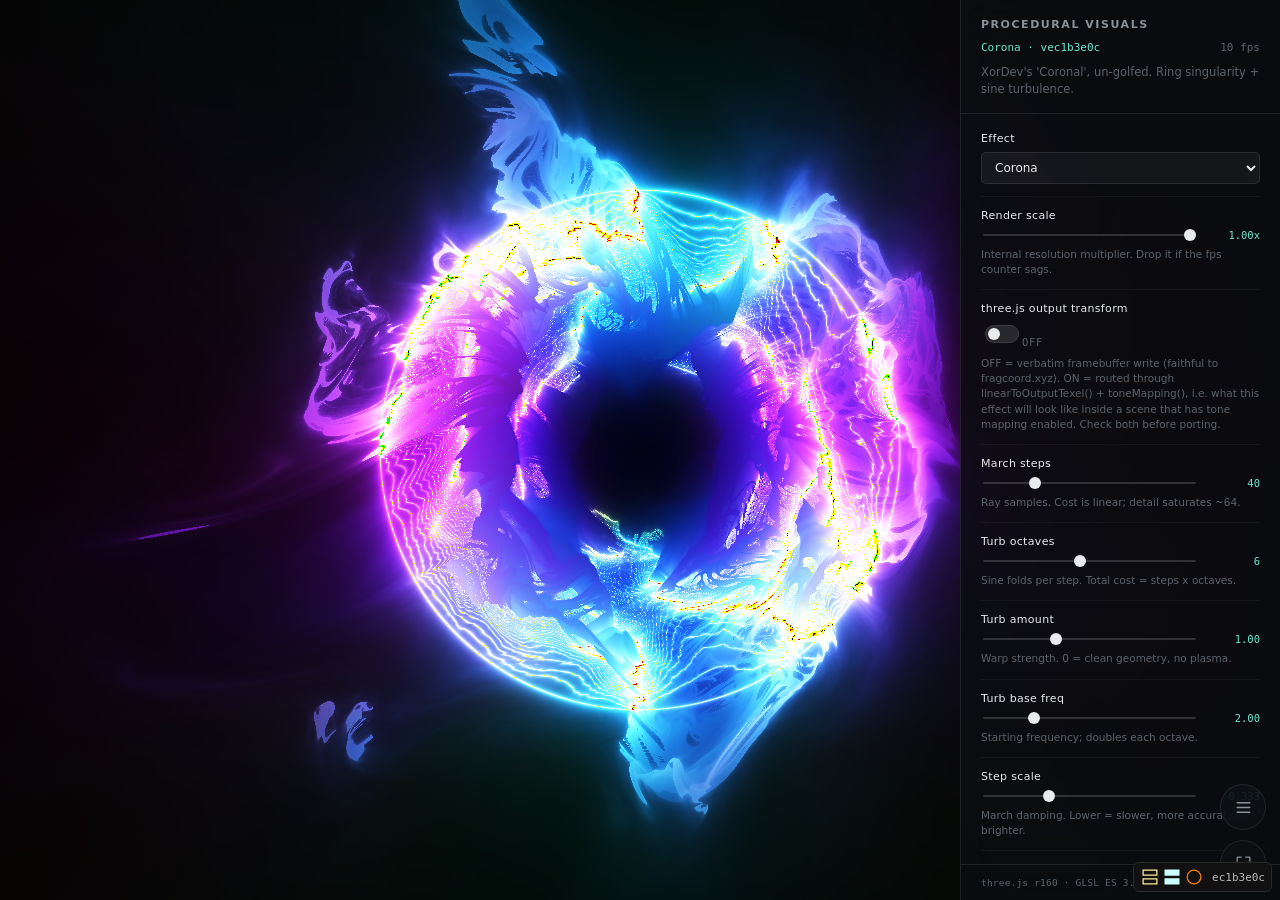
==== index.html @ 257a82b2 "Mobile: PWA install, touch containment, immersive mode Fixes dials being hard to grab on mobile with" ====
<!doctype html>
<html lang="en">
<head>
<meta charset="utf-8">
<meta name="viewport" content="width=device-width, initial-scale=1, maximum-scale=1, user-scalable=no, viewport-fit=cover, interactive-widget=resizes-content">
<title>Procedural 3D Visuals — shader sandbox</title>

<script type="importmap">
{ "imports": { "three": "./vendor/three.module.js" } }
</script>

<!-- ── PWA ──────────────────────────────────────────────────────────────────
     display:standalone is not cosmetic here: it removes Safari's edge-swipe
     back/forward navigation, which is the one "native touch that switches the
     screen" that CSS touch-action cannot suppress. -->
<link rel="manifest" href="./manifest.webmanifest?v=ec1b3e0c">
<meta name="theme-color" content="#07080a">
<meta name="color-scheme" content="dark">

<!-- iOS: no beforeinstallprompt, no manifest theme honouring before Safari 15 -->
<meta name="apple-mobile-web-app-capable" content="yes">
<meta name="apple-mobile-web-app-status-bar-style" content="black-translucent">
<meta name="apple-mobile-web-app-title" content="Visuals">
<link rel="apple-touch-icon" href="./icons/apple-touch-icon-180.png?v=ec1b3e0c">

<link rel="stylesheet" href="./src/style.css?v=ec1b3e0c">
  <meta http-equiv="Cache-Control" content="no-cache, no-store, must-revalidate">
  <meta http-equiv="Pragma" content="no-cache">
  <meta http-equiv="Expires" content="0">
  <meta name="cb" content="ec1b3e0c">
  <link rel="icon" type="image/svg+xml" href="./public/cb-shapes/44.svg?v=ec1b3e0c">
  <script src="./public/cb-badge.js?v=ec1b3e0c" defer></script>
</head>
<body>

<canvas id="gl"></canvas>

<aside id="rail">
  <header>
    <h1>Procedural&nbsp;Visuals</h1>
    <div class="meta">
      <span id="status" class="busy">booting…</span>
      <span id="fps">— fps</span>
    </div>
    <p id="note"></p>
  </header>
  <div id="panel"></div>
  <footer>
    three.js r160 · GLSL ES 3.00 · no build step
  </footer>
</aside>

<div id="fab">
  <button id="btn-ui" aria-pressed="false" aria-label="Hide controls" title="Hide controls (h)">
    <svg viewBox="0 0 24 24"><path d="M4 6h16M4 12h16M4 18h16" stroke-linecap="round"/></svg>
  </button>
  <button id="btn-fs" aria-pressed="false" aria-label="Fullscreen" title="Fullscreen (f)">
    <svg viewBox="0 0 24 24"><path d="M4 9V5a1 1 0 0 1 1-1h4M15 4h4a1 1 0 0 1 1 1v4M20 15v4a1 1 0 0 1-1 1h-4M9 20H5a1 1 0 0 1-1-1v-4" stroke-linecap="round"/></svg>
  </button>
</div>

<div id="toast" role="status" aria-live="polite">
  <span id="toast-msg">A new version is available.</span>
  <button id="toast-reload">Reload</button>
  <button id="toast-dismiss" class="dismiss">Later</button>
</div>

<script type="module" src="./src/main.mjs?v=ec1b3e0c"></script>
</body>
</html>
---- src/style.css ----
/* ───────────────────────────────────────────────────────────────────────────
   Restrained dark chrome. The canvas is the subject; the rail is apparatus.
   ─────────────────────────────────────────────────────────────────────────── */
:root {
  --bg:      #07080a;
  --rail:    rgba(12, 14, 18, 0.82);
  --line:    rgba(255, 255, 255, 0.09);
  --ink:     #e8eaed;
  --ink-dim: #8b9199;
  --ink-fai: #5c626b;
  --accent:  #6ee7d0;
  --warn:    #ffb454;
  --err:     #ff6b6b;
  --mono: ui-monospace, "SF Mono", "JetBrains Mono", Menlo, monospace;
  --sans: system-ui, -apple-system, "Inter", "Helvetica Neue", sans-serif;
}

* { box-sizing: border-box; }

html, body {
  margin: 0;
  height: 100%;
  height: 100dvh;                    /* dvh: Safari's address bar changes vh mid-scroll */
  background: var(--bg); color: var(--ink);
  font-family: var(--sans);
  overflow: hidden;

  /* ── Touch containment ────────────────────────────────────────────────────
     overscroll-behavior: none kills pull-to-refresh and scroll chaining.
     The tap-highlight and callout rules stop long-press producing a grey flash
     or an iOS text-selection bubble over the controls.
     NOTE: none of this can disable iOS Safari's EDGE-SWIPE back/forward
     navigation — that is reachable only by installing to the home screen,
     where standalone display mode removes it. See docs/PORTING.md. */
  overscroll-behavior: none;
  -webkit-tap-highlight-color: transparent;
  -webkit-touch-callout: none;
  touch-action: manipulation;        /* drops the 300ms double-tap-zoom delay */
}

/* UI chrome is not selectable text; dragging a slider must never start a
   selection. The canvas and rail are apparatus, not content. */
#rail, #fab, #toast { user-select: none; -webkit-user-select: none; }

#gl {
  position: fixed; inset: 0;
  width: 100%; height: 100%;
  display: block;
  touch-action: none;                /* drags drive the shader, never the page */
}

/* ── rail ─────────────────────────────────────────────────────────────────── */
#rail {
  position: fixed; top: 0; right: 0; bottom: 0;
  width: 320px;
  display: flex; flex-direction: column;
  background: var(--rail);
  backdrop-filter: blur(20px) saturate(140%);
  -webkit-backdrop-filter: blur(20px) saturate(140%);
  border-left: 1px solid var(--line);
  transition: transform 0.28s cubic-bezier(0.4, 0, 0.2, 1);
  z-index: 10;
}
body.hide-ui #rail { transform: translateX(100%); }

#rail header {
  padding: 18px 20px 14px;
  border-bottom: 1px solid var(--line);
}

#rail h1 {
  margin: 0 0 10px;
  font-size: 11px; font-weight: 600;
  letter-spacing: 0.14em; text-transform: uppercase;
  color: var(--ink-dim);
}

.meta {
  display: flex; justify-content: space-between; align-items: baseline;
  font-family: var(--mono); font-size: 11px;
}
#status.ok   { color: var(--accent); }
#status.busy { color: var(--warn); }
#status.err  { color: var(--err); }
#fps { color: var(--ink-fai); font-variant-numeric: tabular-nums; }

#note {
  margin: 10px 0 0;
  font-size: 11.5px; line-height: 1.5;
  color: var(--ink-fai);
}

/* ── controls ─────────────────────────────────────────────────────────────── */
#panel {
  flex: 1; overflow-y: auto;
  padding: 6px 20px 20px;
  scrollbar-width: thin;
  scrollbar-color: var(--line) transparent;
  overscroll-behavior: contain;      /* scrolling to the end must not move the page */
  -webkit-overflow-scrolling: touch;
  touch-action: pan-y;               /* vertical scroll only; horizontal is not ours */
}
#panel::-webkit-scrollbar { width: 8px; }
#panel::-webkit-scrollbar-thumb { background: var(--line); border-radius: 4px; }

.row { padding: 12px 0; border-bottom: 1px solid rgba(255,255,255,0.045); }
.row:last-of-type { border-bottom: 0; }

.row label {
  display: block; margin-bottom: 7px;
  font-size: 11px; font-weight: 500;
  letter-spacing: 0.03em; color: var(--ink);
}

.line { display: flex; align-items: center; gap: 10px; }

.val {
  font-family: var(--mono); font-size: 10.5px;
  color: var(--accent); min-width: 52px; text-align: right;
  font-variant-numeric: tabular-nums;
}

.row small {
  display: block; margin-top: 6px;
  font-size: 10.5px; line-height: 1.45; color: var(--ink-fai);
}

/* range */
input[type=range] {
  -webkit-appearance: none; appearance: none;
  flex: 1; height: 2px; border-radius: 2px;
  background: rgba(255,255,255,0.16);
  outline: none; cursor: pointer;

  /* THE fix for "hard to select the dials without triggering native touches".
     Without touch-action:none the browser waits to see whether your drag is a
     scroll or a swipe before giving the element the events — so the first
     several pixels of every drag are stolen, and a mostly-horizontal drag gets
     claimed as back/forward navigation. `none` says: this element owns the
     gesture outright. */
  touch-action: none;
}
input[type=range]::-webkit-slider-thumb {
  -webkit-appearance: none; appearance: none;
  width: 12px; height: 12px; border-radius: 50%;
  background: var(--ink); border: 0; cursor: grab;
  transition: transform 0.12s, background 0.12s;
}
input[type=range]::-webkit-slider-thumb:hover { background: var(--accent); transform: scale(1.25); }
input[type=range]::-moz-range-thumb {
  width: 12px; height: 12px; border-radius: 50%;
  background: var(--ink); border: 0; cursor: grab;
}

/* select + checkbox */
select {
  flex: 1; padding: 7px 9px;
  background: rgba(255,255,255,0.05);
  color: var(--ink); font-family: var(--sans); font-size: 12px;
  border: 1px solid var(--line); border-radius: 5px;
  outline: none; cursor: pointer;
}
select:focus { border-color: var(--accent); }

input[type=checkbox] {
  appearance: none; -webkit-appearance: none;
  width: 34px; height: 18px; border-radius: 9px;
  background: rgba(255,255,255,0.12);
  border: 1px solid var(--line);
  position: relative; cursor: pointer; outline: none;
  transition: background 0.16s;
}
input[type=checkbox]::after {
  content: ''; position: absolute; top: 2px; left: 2px;
  width: 12px; height: 12px; border-radius: 50%;
  background: var(--ink); transition: transform 0.16s;
}
input[type=checkbox]:checked { background: var(--accent); }
input[type=checkbox]:checked::after { transform: translateX(16px); background: #07080a; }

/* actions */
.actions { display: flex; gap: 8px; margin-top: 18px; }
button {
  flex: 1; padding: 8px 10px;
  background: rgba(255,255,255,0.05); color: var(--ink);
  font-family: var(--sans); font-size: 11px;
  border: 1px solid var(--line); border-radius: 5px;
  cursor: pointer; transition: background 0.14s, border-color 0.14s;
}
button:hover { background: rgba(255,255,255,0.1); border-color: var(--accent); }
button:active { transform: translateY(1px); }

.keys {
  margin: 14px 0 0; font-family: var(--mono);
  font-size: 10px; color: var(--ink-fai); line-height: 1.6;
}
.empty { font-size: 11.5px; color: var(--ink-fai); font-style: italic; padding: 14px 0; }

#rail footer {
  padding: 12px 20px; border-top: 1px solid var(--line);
  font-family: var(--mono); font-size: 9.5px;
  color: var(--ink-fai); letter-spacing: 0.02em;
}

@media (max-width: 720px) {
  #rail { width: 100%; height: 55%; top: auto; bottom: 0; border-left: 0; border-top: 1px solid var(--line); }
  body.hide-ui #rail { transform: translateY(100%); }
}

/* ═══════════════════════════════════════════════════════════════════════════
   MOBILE / TOUCH
   ═══════════════════════════════════════════════════════════════════════════ */

/* ── Floating action buttons ────────────────────────────────────────────────
   `h` hides the UI on desktop, but a phone has no keyboard — so the hide and
   fullscreen actions need a control that survives the UI being hidden. These
   sit above the rail and stay reachable in every state. */
#fab {
  position: fixed;
  z-index: 30;
  right: max(14px, env(safe-area-inset-right));
  bottom: max(14px, env(safe-area-inset-bottom));
  display: flex; flex-direction: column; gap: 10px;
}
#fab button {
  width: 46px; height: 46px;         /* >= 44px: Apple HIG minimum target */
  padding: 0; flex: none;
  display: grid; place-items: center;
  border-radius: 50%;
  background: rgba(14, 16, 20, 0.78);
  border: 1px solid var(--line);
  backdrop-filter: blur(14px) saturate(140%);
  -webkit-backdrop-filter: blur(14px) saturate(140%);
  color: var(--ink-dim);
  touch-action: manipulation;
  transition: color 0.15s, border-color 0.15s, background 0.15s, opacity 0.25s;
}
#fab button:hover, #fab button[aria-pressed="true"] {
  color: var(--accent); border-color: var(--accent);
}
#fab button:active { transform: scale(0.93); }
#fab svg { width: 19px; height: 19px; fill: none; stroke: currentColor; stroke-width: 1.7; }

/* When the rail is hidden the FAB fades back so it doesn't sit on the artwork,
   but stays hit-testable. Any touch brings it back (see ui.mjs). */
body.hide-ui #fab { opacity: 0.25; }
body.hide-ui #fab:hover, body.hide-ui #fab.awake { opacity: 1; }

/* ── Update toast ───────────────────────────────────────────────────────────
   Shown when a new service worker is waiting. Never auto-applies: swapping the
   controller mid-session can reload the shader under a slider drag. */
#toast {
  position: fixed; z-index: 40;
  left: max(14px, env(safe-area-inset-left));
  bottom: max(14px, env(safe-area-inset-bottom));
  max-width: min(360px, calc(100vw - 90px));
  display: none; gap: 12px; align-items: center;
  padding: 12px 14px;
  background: rgba(14, 16, 20, 0.92);
  backdrop-filter: blur(18px) saturate(140%);
  -webkit-backdrop-filter: blur(18px) saturate(140%);
  border: 1px solid var(--line); border-radius: 10px;
  font-size: 12px; color: var(--ink);
  box-shadow: 0 8px 32px rgba(0,0,0,0.5);
}
#toast.show { display: flex; }
#toast button {
  flex: none; padding: 7px 12px; font-size: 11px;
  border-radius: 6px; background: var(--accent); color: #07080a;
  border: 0; font-weight: 600;
}
#toast .dismiss { background: transparent; color: var(--ink-fai); border: 1px solid var(--line); }

/* ── Coarse pointers: fingers need more than a 12px thumb ──────────────────── */
@media (pointer: coarse) {
  /* Taller hit area than the visible track: padding is hit-testable, so the
     3px line becomes a 45px grab target without looking heavier.

     box-sizing MUST be content-box here. The global `* { box-sizing: border-box }`
     would make `height: 3px` the TOTAL box — padding then exceeds it, the content
     box collapses to 0, and `background-clip: content-box` clips the track to
     nothing. The slider still works and is completely invisible. */
  input[type=range] {
    box-sizing: content-box;
    height: 3px;
    padding: 21px 0;             /* 3 + 42 = 45px hit target */
    background-clip: content-box;
    margin: 0;
  }
  input[type=range]::-webkit-slider-thumb { width: 26px; height: 26px; }
  input[type=range]::-moz-range-thumb     { width: 26px; height: 26px; }

  .row { padding: 15px 0; }
  .row label { font-size: 12.5px; margin-bottom: 4px; }
  .val { font-size: 12px; min-width: 60px; }
  .row small { font-size: 11.5px; }

  select { padding: 12px 10px; font-size: 15px; }   /* >=16px avoids iOS zoom-on-focus;
                                                        15px + the meta viewport lock is enough */
  button { padding: 12px 10px; font-size: 12.5px; min-height: 44px; }
  input[type=checkbox] { width: 46px; height: 26px; border-radius: 13px; }
  input[type=checkbox]::after { width: 20px; height: 20px; }
  input[type=checkbox]:checked::after { transform: translateX(20px); }

  /* A 26px toggle is under the 44px minimum, and growing it would make the
     switch look clumsy. Instead the wrapping <label> carries the hit area —
     tapping anywhere along the row toggles it, which is also what a thumb
     expects. See ui.mjs :: row(). */
  .switch { min-height: 44px; }
}

/* ── Bottom sheet layout on narrow screens ─────────────────────────────────── */
@media (max-width: 720px) {
  #rail {
    width: 100%;
    height: min(62dvh, 620px);
    top: auto; bottom: 0;
    border-left: 0;
    border-top: 1px solid var(--line);
    border-radius: 16px 16px 0 0;
    padding-bottom: env(safe-area-inset-bottom);
  }
  body.hide-ui #rail { transform: translateY(100%); }

  /* Grab handle — signals the sheet is dismissible and gives a thumb-sized
     target that is not a slider. */
  #rail::before {
    content: '';
    position: absolute; top: 8px; left: 50%;
    transform: translateX(-50%);
    width: 38px; height: 4px; border-radius: 2px;
    background: rgba(255,255,255,0.22);
  }
  #rail header { padding-top: 22px; }
  #rail footer { padding-bottom: calc(12px + env(safe-area-inset-bottom)); }

  /* Keep the FAB clear of the sheet while it is open. */
  #fab { bottom: calc(min(62dvh, 620px) + 14px); transition: bottom 0.28s cubic-bezier(0.4,0,0.2,1); }
  body.hide-ui #fab { bottom: max(14px, env(safe-area-inset-bottom)); }
  #toast { bottom: calc(min(62dvh, 620px) + 14px); max-width: calc(100vw - 90px); }
  body.hide-ui #toast { bottom: max(14px, env(safe-area-inset-bottom)); }
}

/* ── Landscape phones: the sheet would swallow the frame ───────────────────── */
@media (max-width: 900px) and (orientation: landscape) {
  #rail { width: 320px; height: 100dvh; top: 0; right: 0; bottom: auto;
          border-radius: 0; border-left: 1px solid var(--line); border-top: 0;
          padding-right: env(safe-area-inset-right); }
  #rail::before { display: none; }
  #rail header { padding-top: 18px; }
  body.hide-ui #rail { transform: translateX(100%); }
  #fab, body.hide-ui #fab { bottom: max(14px, env(safe-area-inset-bottom)); }
  #toast, body.hide-ui #toast { bottom: max(14px, env(safe-area-inset-bottom)); }
}

/* Installed PWA: no browser chrome, so no edge-swipe navigation to fight. */
@media (display-mode: standalone) {
  #rail footer::after { content: ' · installed'; color: var(--accent); }
}

@media (prefers-reduced-motion: reduce) {
  #rail, #fab, #toast, input[type=range]::-webkit-slider-thumb { transition: none; }
}

/* Label-wrapped switch: the whole strip is the target, the visual stays small. */
.switch {
  display: flex; align-items: center; gap: 10px;
  cursor: pointer; margin: 0;
  touch-action: manipulation;
}
.switch .switch-state {
  font-family: var(--mono); font-size: 10.5px;
  color: var(--ink-fai); letter-spacing: 0.06em; text-transform: uppercase;
}
.switch input:checked ~ .switch-state { color: var(--accent); }

/* Native range handling is kept — it already supports tap-to-jump on the track
   and implicit pointer capture on touch, both verified. A custom Pointer Events
   driver was written and reverted: it reimplemented that behaviour on a premise
   (native touch is broken) that turned out to be a test-harness artifact.
   See .deban/roles/ux.md :: Dead Ends. */

/* ── Cache-bust badge placement ─────────────────────────────────────────────
   The badge (public/cb-badge.js) pins itself bottom-right, where on mobile it
   lands on top of the rail's footer. Lift it clear of the sheet, and tuck it
   beside the FAB column rather than under it. */
#cb-badge { z-index: 20; }
@media (max-width: 720px) {
  #cb-badge {
    bottom: calc(min(62dvh, 620px) + 14px) !important;
    left: max(12px, env(safe-area-inset-left)) !important;
    right: auto !important;
    transition: bottom 0.28s cubic-bezier(0.4,0,0.2,1);
  }
  body.hide-ui #cb-badge { bottom: max(12px, env(safe-area-inset-bottom)) !important; }
}
@media (max-width: 900px) and (orientation: landscape) {
  #cb-badge, body.hide-ui #cb-badge {
    bottom: max(12px, env(safe-area-inset-bottom)) !important;
    left: max(12px, env(safe-area-inset-left)) !important; right: auto !important;
  }
}
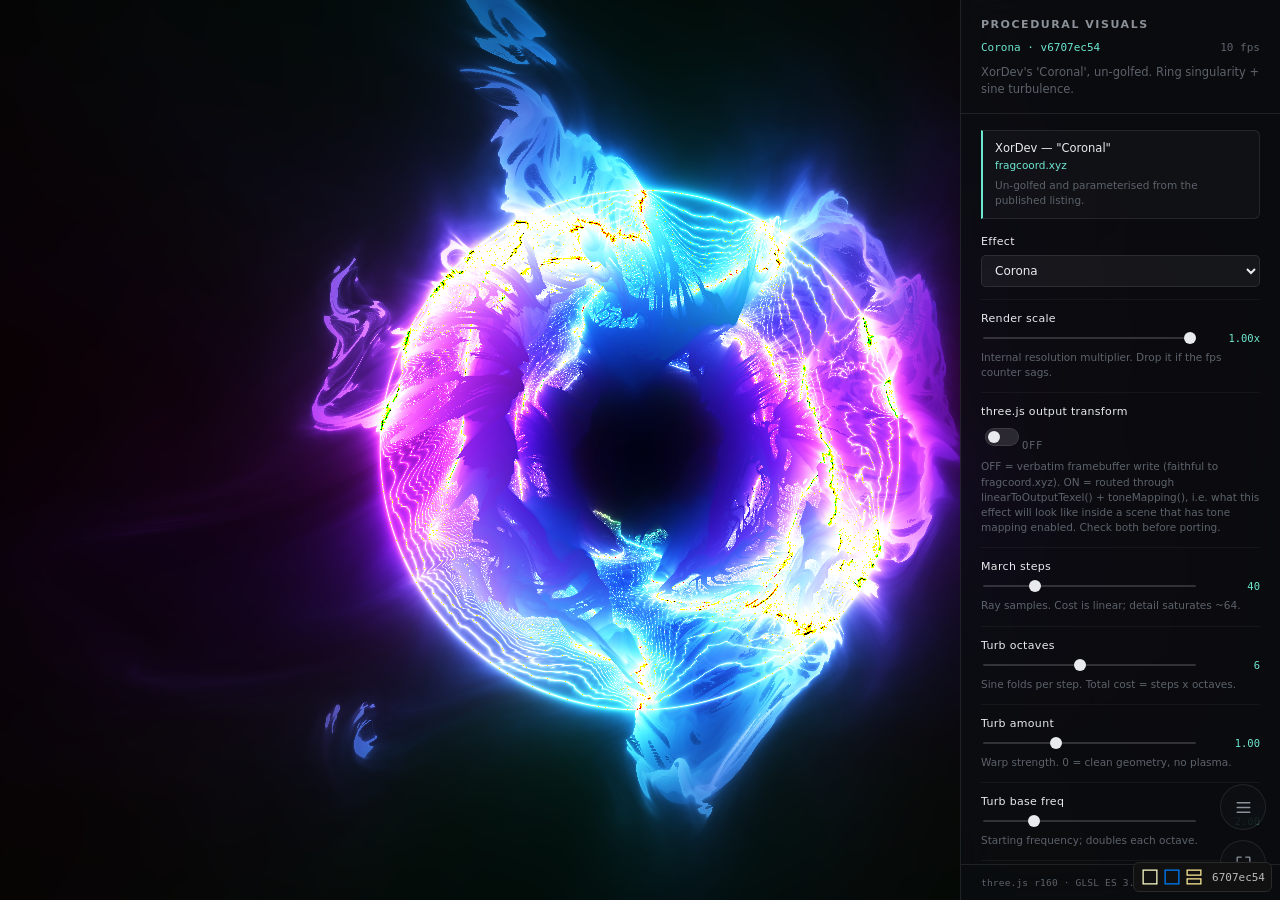
==== commit 432d4fbf: "Metal Grid Flow, deeplinks, exports, and a reusable embed API New effect — Metal Grid Flow. Attribut" ====
--- a/index.html
+++ b/index.html
@@ -13,7 +13,7 @@
      display:standalone is not cosmetic here: it removes Safari's edge-swipe
      back/forward navigation, which is the one "native touch that switches the
      screen" that CSS touch-action cannot suppress. -->
-<link rel="manifest" href="./manifest.webmanifest?v=ec1b3e0c">
+<link rel="manifest" href="./manifest.webmanifest?v=6707ec54">
 <meta name="theme-color" content="#07080a">
 <meta name="color-scheme" content="dark">
 
@@ -21,15 +21,15 @@
 <meta name="apple-mobile-web-app-capable" content="yes">
 <meta name="apple-mobile-web-app-status-bar-style" content="black-translucent">
 <meta name="apple-mobile-web-app-title" content="Visuals">
-<link rel="apple-touch-icon" href="./icons/apple-touch-icon-180.png?v=ec1b3e0c">
+<link rel="apple-touch-icon" href="./icons/apple-touch-icon-180.png?v=6707ec54">
 
-<link rel="stylesheet" href="./src/style.css?v=ec1b3e0c">
+<link rel="stylesheet" href="./src/style.css?v=6707ec54">
   <meta http-equiv="Cache-Control" content="no-cache, no-store, must-revalidate">
   <meta http-equiv="Pragma" content="no-cache">
   <meta http-equiv="Expires" content="0">
-  <meta name="cb" content="ec1b3e0c">
-  <link rel="icon" type="image/svg+xml" href="./public/cb-shapes/44.svg?v=ec1b3e0c">
-  <script src="./public/cb-badge.js?v=ec1b3e0c" defer></script>
+  <meta name="cb" content="6707ec54">
+  <link rel="icon" type="image/svg+xml" href="./public/cb-shapes/39.svg?v=6707ec54">
+  <script src="./public/cb-badge.js?v=6707ec54" defer></script>
 </head>
 <body>
 
@@ -65,6 +65,6 @@
   <button id="toast-dismiss" class="dismiss">Later</button>
 </div>
 
-<script type="module" src="./src/main.mjs?v=ec1b3e0c"></script>
+<script type="module" src="./src/main.mjs?v=6707ec54"></script>
 </body>
 </html>
--- a/src/style.css
+++ b/src/style.css
@@ -400,3 +400,38 @@
     left: max(12px, env(safe-area-inset-left)) !important; right: auto !important;
   }
 }
+
+/* ── Attribution block ──────────────────────────────────────────────────────
+   Credit is part of the effect record, not a footnote. It sits at the top of
+   the panel, above the controls. */
+.credit {
+  display: flex; flex-direction: column; gap: 4px;
+  padding: 10px 12px; margin: 10px 0 4px;
+  background: rgba(255,255,255,0.028);
+  border: 1px solid var(--line); border-left: 2px solid var(--accent);
+  border-radius: 0 6px 6px 0;
+}
+.credit-origin { font-size: 11.5px; color: var(--ink); font-weight: 500; }
+.credit a {
+  font-size: 10.5px; color: var(--accent); text-decoration: none;
+  border-bottom: 1px solid transparent; width: fit-content;
+}
+.credit a:hover { border-bottom-color: var(--accent); }
+.credit small { font-size: 10.5px; color: var(--ink-fai); line-height: 1.45; margin-top: 2px; }
+
+/* ── Export section ─────────────────────────────────────────────────────────*/
+h2.group {
+  margin: 22px 0 4px; padding-top: 14px;
+  border-top: 1px solid var(--line);
+  font-size: 10px; font-weight: 600;
+  letter-spacing: 0.14em; text-transform: uppercase;
+  color: var(--ink-dim);
+}
+.exp-row { padding: 8px 0; }
+.exp-row button { width: 100%; text-align: left; padding: 9px 11px; }
+.exp-row button.ok { border-color: var(--accent); color: var(--accent); }
+.exp-row small {
+  display: block; margin-top: 5px;
+  font-size: 10.5px; line-height: 1.45; color: var(--ink-fai);
+}
+@media (pointer: coarse) { .exp-row button { min-height: 46px; } }
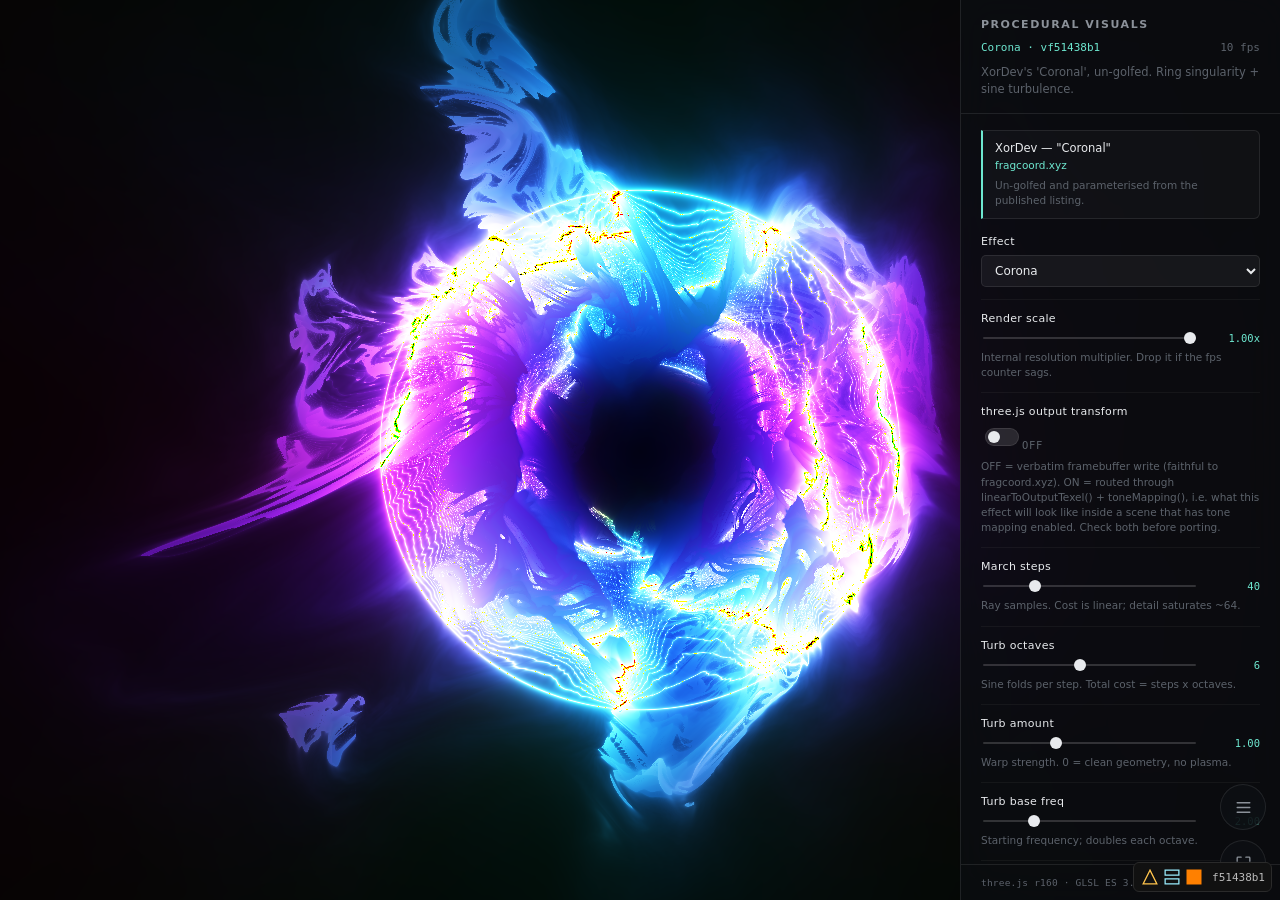
==== commit 9e882ead: "Melting Jelly, and an assessment of reuse for the game's boss New effect — Melting Jelly. Original: " ====
--- a/index.html
+++ b/index.html
@@ -13,7 +13,7 @@
      display:standalone is not cosmetic here: it removes Safari's edge-swipe
      back/forward navigation, which is the one "native touch that switches the
      screen" that CSS touch-action cannot suppress. -->
-<link rel="manifest" href="./manifest.webmanifest?v=6707ec54">
+<link rel="manifest" href="./manifest.webmanifest?v=f51438b1">
 <meta name="theme-color" content="#07080a">
 <meta name="color-scheme" content="dark">
 
@@ -21,15 +21,15 @@
 <meta name="apple-mobile-web-app-capable" content="yes">
 <meta name="apple-mobile-web-app-status-bar-style" content="black-translucent">
 <meta name="apple-mobile-web-app-title" content="Visuals">
-<link rel="apple-touch-icon" href="./icons/apple-touch-icon-180.png?v=6707ec54">
+<link rel="apple-touch-icon" href="./icons/apple-touch-icon-180.png?v=f51438b1">
 
-<link rel="stylesheet" href="./src/style.css?v=6707ec54">
+<link rel="stylesheet" href="./src/style.css?v=f51438b1">
   <meta http-equiv="Cache-Control" content="no-cache, no-store, must-revalidate">
   <meta http-equiv="Pragma" content="no-cache">
   <meta http-equiv="Expires" content="0">
-  <meta name="cb" content="6707ec54">
-  <link rel="icon" type="image/svg+xml" href="./public/cb-shapes/39.svg?v=6707ec54">
-  <script src="./public/cb-badge.js?v=6707ec54" defer></script>
+  <meta name="cb" content="f51438b1">
+  <link rel="icon" type="image/svg+xml" href="./public/cb-shapes/53.svg?v=f51438b1">
+  <script src="./public/cb-badge.js?v=f51438b1" defer></script>
 </head>
 <body>
 
@@ -65,6 +65,6 @@
   <button id="toast-dismiss" class="dismiss">Later</button>
 </div>
 
-<script type="module" src="./src/main.mjs?v=6707ec54"></script>
+<script type="module" src="./src/main.mjs?v=f51438b1"></script>
 </body>
 </html>
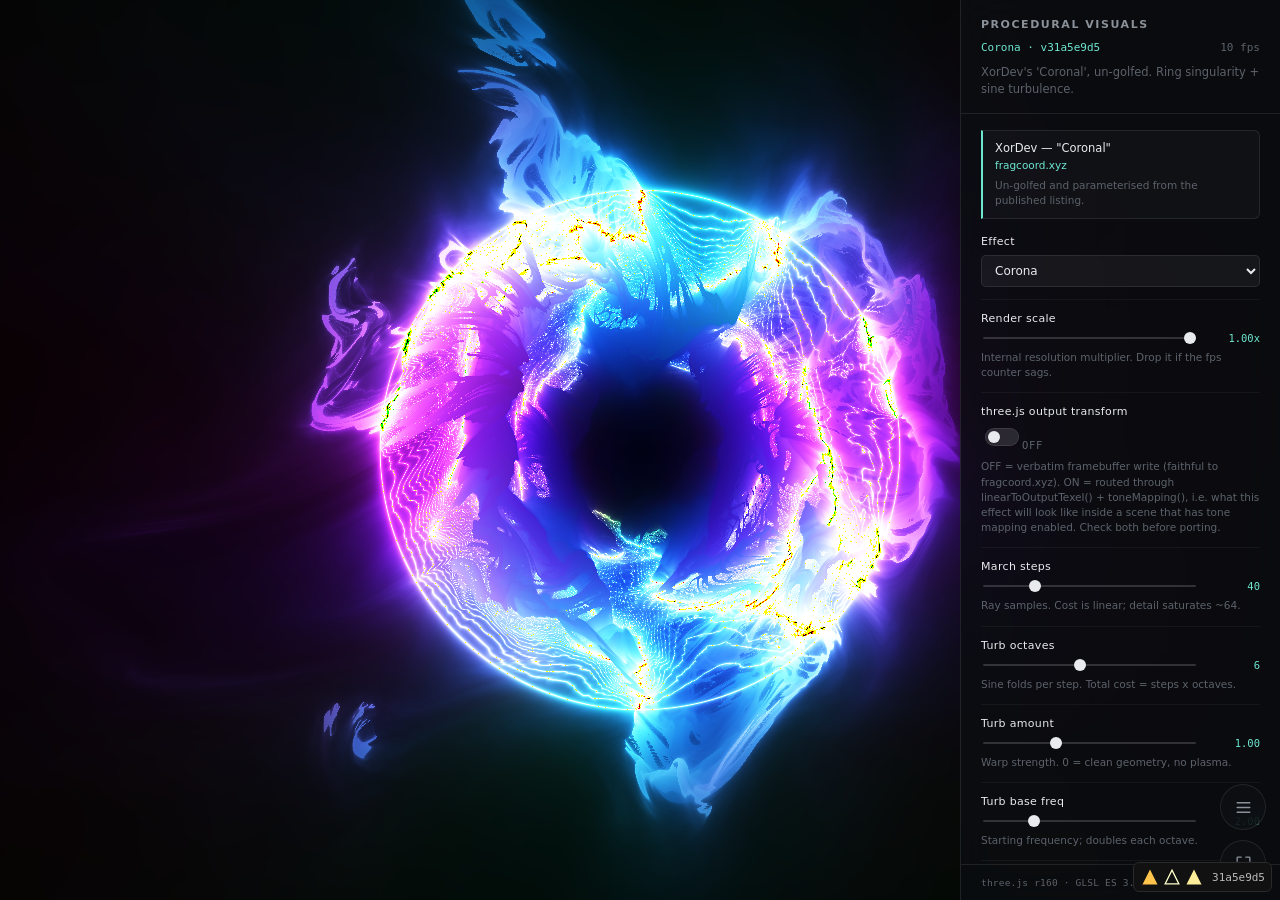
==== commit a4c2c8d6: "Per-device compute cost measurement Answers "how expensive is this, and can it go in a game" by meas" ====
--- a/index.html
+++ b/index.html
@@ -13,7 +13,7 @@
      display:standalone is not cosmetic here: it removes Safari's edge-swipe
      back/forward navigation, which is the one "native touch that switches the
      screen" that CSS touch-action cannot suppress. -->
-<link rel="manifest" href="./manifest.webmanifest?v=f51438b1">
+<link rel="manifest" href="./manifest.webmanifest?v=31a5e9d5">
 <meta name="theme-color" content="#07080a">
 <meta name="color-scheme" content="dark">
 
@@ -21,15 +21,15 @@
 <meta name="apple-mobile-web-app-capable" content="yes">
 <meta name="apple-mobile-web-app-status-bar-style" content="black-translucent">
 <meta name="apple-mobile-web-app-title" content="Visuals">
-<link rel="apple-touch-icon" href="./icons/apple-touch-icon-180.png?v=f51438b1">
+<link rel="apple-touch-icon" href="./icons/apple-touch-icon-180.png?v=31a5e9d5">
 
-<link rel="stylesheet" href="./src/style.css?v=f51438b1">
+<link rel="stylesheet" href="./src/style.css?v=31a5e9d5">
   <meta http-equiv="Cache-Control" content="no-cache, no-store, must-revalidate">
   <meta http-equiv="Pragma" content="no-cache">
   <meta http-equiv="Expires" content="0">
-  <meta name="cb" content="f51438b1">
-  <link rel="icon" type="image/svg+xml" href="./public/cb-shapes/53.svg?v=f51438b1">
-  <script src="./public/cb-badge.js?v=f51438b1" defer></script>
+  <meta name="cb" content="31a5e9d5">
+  <link rel="icon" type="image/svg+xml" href="./public/cb-shapes/49.svg?v=31a5e9d5">
+  <script src="./public/cb-badge.js?v=31a5e9d5" defer></script>
 </head>
 <body>
 
@@ -65,6 +65,6 @@
   <button id="toast-dismiss" class="dismiss">Later</button>
 </div>
 
-<script type="module" src="./src/main.mjs?v=f51438b1"></script>
+<script type="module" src="./src/main.mjs?v=31a5e9d5"></script>
 </body>
 </html>
--- a/src/style.css
+++ b/src/style.css
@@ -435,3 +435,67 @@
   font-size: 10.5px; line-height: 1.45; color: var(--ink-fai);
 }
 @media (pointer: coarse) { .exp-row button { min-height: 46px; } }
+
+/* ── Compute cost ───────────────────────────────────────────────────────────*/
+.cost { padding: 8px 0; }
+.cost > button { width: 100%; padding: 10px 11px; }
+.cost small, .cost-out small { display: block; margin-top: 8px; font-size: 10.5px;
+                               line-height: 1.45; color: var(--ink-fai); }
+.cost-out:empty { display: none; }
+.cost-out { margin-top: 12px; transition: opacity 0.2s; }
+/* A cost-relevant slider moved since the measurement — say so rather than
+   letting a stale number look current. */
+.cost-out.stale { opacity: 0.42; }
+.cost-out.stale::before {
+  content: 'Settings changed — re-measure';
+  display: block; margin-bottom: 8px;
+  font-size: 10.5px; color: var(--warn); font-style: italic;
+}
+
+.verdict {
+  margin: 0 0 10px; padding: 9px 11px;
+  font-size: 11.5px; line-height: 1.45;
+  border-radius: 5px; border-left: 2px solid;
+  background: rgba(255,255,255,0.03);
+}
+.v-free      { border-color: var(--accent); color: var(--accent); }
+.v-in-game   { border-color: var(--accent); color: var(--ink); }
+.v-heavy     { border-color: var(--warn);   color: var(--warn); }
+.v-cinematic { border-color: var(--warn);   color: var(--warn); }
+.v-over      { border-color: var(--err);    color: var(--err); }
+
+.cost-table { width: 100%; border-collapse: collapse; font-size: 10.5px; }
+.cost-table th {
+  text-align: left; padding: 0 0 5px; font-weight: 500;
+  color: var(--ink-fai); font-size: 9.5px;
+  letter-spacing: 0.06em; text-transform: uppercase;
+}
+.cost-table td { padding: 4px 0; vertical-align: middle; }
+.cost-table td:first-child { color: var(--ink-dim); white-space: nowrap; padding-right: 8px; }
+.cost-table .num { font-family: var(--mono); font-variant-numeric: tabular-nums; }
+.cost-table td.num { color: var(--accent); padding-right: 10px; text-align: right; }
+.bar { display: inline-block; width: 54%; height: 4px; border-radius: 2px;
+       background: rgba(255,255,255,0.1); overflow: hidden; vertical-align: middle; }
+.bar-fill { height: 100%; background: var(--accent); border-radius: 2px; }
+.pct { margin-left: 7px; color: var(--ink-fai); font-size: 10px; }
+
+h3.sub {
+  margin: 16px 0 6px; font-size: 9.5px; font-weight: 600;
+  letter-spacing: 0.1em; text-transform: uppercase; color: var(--ink-dim);
+}
+ul.sens { list-style: none; margin: 0; padding: 0; }
+ul.sens li {
+  display: flex; justify-content: space-between; gap: 10px;
+  padding: 5px 0; font-size: 10.5px;
+  border-bottom: 1px solid rgba(255,255,255,0.045);
+}
+.sens-k { color: var(--ink-dim); }
+.sens-v { font-family: var(--mono); white-space: nowrap; }
+.sens-v.good { color: var(--accent); }
+.sens-v.none { color: var(--ink-fai); }
+
+.device { margin: 12px 0 0; font-family: var(--mono); font-size: 9.5px;
+          color: var(--ink-fai); line-height: 1.4; word-break: break-word; }
+.cost-err { color: var(--err); font-size: 11px; }
+@media (pointer: coarse) { .cost > button { min-height: 46px; } }
+.sens-v.bad { color: var(--warn); }
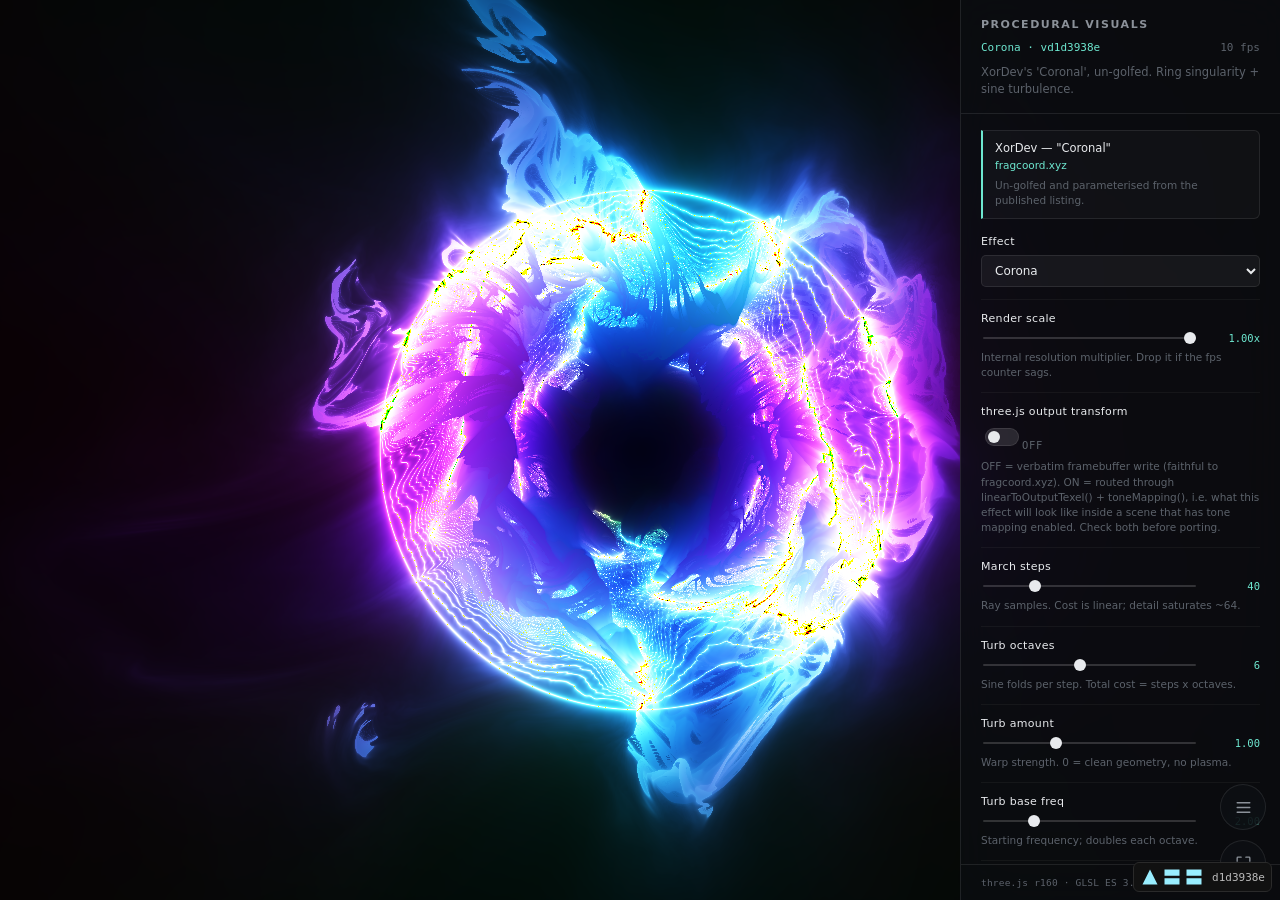
==== commit 3d9c48c5: "Controls become a modal on mobile Reported: on a phone the panel covers two thirds of the screen and" ====
--- a/index.html
+++ b/index.html
@@ -13,7 +13,7 @@
      display:standalone is not cosmetic here: it removes Safari's edge-swipe
      back/forward navigation, which is the one "native touch that switches the
      screen" that CSS touch-action cannot suppress. -->
-<link rel="manifest" href="./manifest.webmanifest?v=31a5e9d5">
+<link rel="manifest" href="./manifest.webmanifest?v=d1d3938e">
 <meta name="theme-color" content="#07080a">
 <meta name="color-scheme" content="dark">
 
@@ -21,22 +21,27 @@
 <meta name="apple-mobile-web-app-capable" content="yes">
 <meta name="apple-mobile-web-app-status-bar-style" content="black-translucent">
 <meta name="apple-mobile-web-app-title" content="Visuals">
-<link rel="apple-touch-icon" href="./icons/apple-touch-icon-180.png?v=31a5e9d5">
+<link rel="apple-touch-icon" href="./icons/apple-touch-icon-180.png?v=d1d3938e">
 
-<link rel="stylesheet" href="./src/style.css?v=31a5e9d5">
+<link rel="stylesheet" href="./src/style.css?v=d1d3938e">
   <meta http-equiv="Cache-Control" content="no-cache, no-store, must-revalidate">
   <meta http-equiv="Pragma" content="no-cache">
   <meta http-equiv="Expires" content="0">
-  <meta name="cb" content="31a5e9d5">
-  <link rel="icon" type="image/svg+xml" href="./public/cb-shapes/49.svg?v=31a5e9d5">
-  <script src="./public/cb-badge.js?v=31a5e9d5" defer></script>
+  <meta name="cb" content="d1d3938e">
+  <link rel="icon" type="image/svg+xml" href="./public/cb-shapes/17.svg?v=d1d3938e">
+  <script src="./public/cb-badge.js?v=d1d3938e" defer></script>
 </head>
 <body>
 
 <canvas id="gl"></canvas>
 
-<aside id="rail">
+<div id="scrim" hidden></div>
+
+<aside id="rail" role="dialog" aria-modal="false" aria-label="Effect controls">
   <header>
+    <button id="btn-close" aria-label="Close controls" title="Close (Esc)">
+      <svg viewBox="0 0 24 24"><path d="M6 6l12 12M18 6L6 18" stroke-linecap="round"/></svg>
+    </button>
     <h1>Procedural&nbsp;Visuals</h1>
     <div class="meta">
       <span id="status" class="busy">booting…</span>
@@ -51,8 +56,10 @@
 </aside>
 
 <div id="fab">
-  <button id="btn-ui" aria-pressed="false" aria-label="Hide controls" title="Hide controls (h)">
+  <button id="btn-ui" aria-pressed="false" aria-expanded="false" aria-controls="rail"
+          aria-label="Show controls" title="Controls (h)">
     <svg viewBox="0 0 24 24"><path d="M4 6h16M4 12h16M4 18h16" stroke-linecap="round"/></svg>
+    <span class="fab-label">Controls</span>
   </button>
   <button id="btn-fs" aria-pressed="false" aria-label="Fullscreen" title="Fullscreen (f)">
     <svg viewBox="0 0 24 24"><path d="M4 9V5a1 1 0 0 1 1-1h4M15 4h4a1 1 0 0 1 1 1v4M20 15v4a1 1 0 0 1-1 1h-4M9 20H5a1 1 0 0 1-1-1v-4" stroke-linecap="round"/></svg>
@@ -65,6 +72,6 @@
   <button id="toast-dismiss" class="dismiss">Later</button>
 </div>
 
-<script type="module" src="./src/main.mjs?v=31a5e9d5"></script>
+<script type="module" src="./src/main.mjs?v=d1d3938e"></script>
 </body>
 </html>
--- a/src/style.css
+++ b/src/style.css
@@ -222,7 +222,11 @@
   bottom: max(14px, env(safe-area-inset-bottom));
   display: flex; flex-direction: column; gap: 10px;
 }
+/* The container is layout only — it must never swallow a tap aimed at the
+   canvas behind it, or at a button whose pointer-events are off. */
+#fab { pointer-events: none; }
 #fab button {
+  pointer-events: auto;
   width: 46px; height: 46px;         /* >= 44px: Apple HIG minimum target */
   padding: 0; flex: none;
   display: grid; place-items: center;
@@ -499,3 +503,91 @@
 .cost-err { color: var(--err); font-size: 11px; }
 @media (pointer: coarse) { .cost > button { min-height: 46px; } }
 .sens-v.bad { color: var(--warn); }
+
+/* ═══════════════════════════════════════════════════════════════════════════
+   CONTROLS AS A MODAL (narrow screens)
+   The panel used to open by default over 62% of a phone screen, with the only
+   exit an unlabelled circle floating in the artwork. Now: closed by default,
+   and dismissible via the ×, the scrim, a downward swipe, or Escape.
+   ═══════════════════════════════════════════════════════════════════════════ */
+
+#scrim {
+  position: fixed; inset: 0; z-index: 9;
+  background: rgba(4, 5, 7, 0.55);
+  backdrop-filter: blur(2px); -webkit-backdrop-filter: blur(2px);
+  opacity: 0; transition: opacity 0.28s ease;
+  touch-action: none;
+}
+#scrim.on { opacity: 1; }
+#scrim[hidden] { display: none; }
+
+/* Close button — lives in the sheet, where "close this" belongs. */
+#btn-close {
+  position: absolute; top: 12px; right: 14px;
+  width: 40px; height: 40px; padding: 0; flex: none;
+  display: none; place-items: center;
+  background: transparent; border: 1px solid var(--line); border-radius: 50%;
+  color: var(--ink-dim); touch-action: manipulation;
+}
+#btn-close svg { width: 17px; height: 17px; fill: none; stroke: currentColor; stroke-width: 1.8; }
+#btn-close:hover { color: var(--ink); border-color: var(--ink-dim); }
+
+/* The opener carries a word on touch. An anonymous circle in the middle of the
+   frame reads as decoration, not as the way back to the controls. */
+.fab-label { display: none; }
+
+@media (max-width: 720px) {
+  #rail { z-index: 20; }                 /* above the scrim */
+  #btn-close { display: grid; }
+  #rail header { padding-right: 62px; }  /* clear of the × */
+
+  /* The sheet's chrome (handle + header) is the drag surface. #panel keeps
+     pan-y so the controls still scroll. */
+  #rail { touch-action: none; }
+  #rail header { cursor: grab; }
+  #rail header:active { cursor: grabbing; }
+  /* Make the handle a real target, not a 4px line: the ::before is 4px tall but
+     the top ~26px of the sheet is all drag surface. */
+  #rail::before { height: 4px; }
+
+  /* Opener becomes a labelled pill, anchored bottom-right.
+     Selector must out-specify `#fab button` above, which sets width:46px. */
+  #fab { flex-direction: row; align-items: center; }
+  #fab button#btn-ui {
+    width: auto; height: 46px; padding: 0 16px 0 13px;
+    border-radius: 23px; gap: 8px;
+    grid-auto-flow: column; place-items: center;
+    background: rgba(14, 16, 20, 0.88);
+    color: var(--ink);
+  }
+  .fab-label {
+    display: inline; font-size: 12.5px; font-weight: 500; letter-spacing: 0.01em;
+  }
+  /* While the sheet is open the pill is redundant — the × and the scrim are
+     both closer to hand. Hide it rather than stack two ways to do one thing. */
+  body:not(.hide-ui) #btn-ui { opacity: 0; pointer-events: none; }
+
+  /* The sheet no longer needs to sit under a floating button column. */
+  #fab { bottom: max(14px, env(safe-area-inset-bottom)); }
+  body:not(.hide-ui) #fab { bottom: max(14px, env(safe-area-inset-bottom)); }
+  #toast, body.hide-ui #toast { bottom: calc(64px + env(safe-area-inset-bottom)); }
+  #cb-badge, body.hide-ui #cb-badge {
+    bottom: max(12px, env(safe-area-inset-bottom)) !important;
+    left: max(12px, env(safe-area-inset-left)) !important; right: auto !important;
+  }
+
+  /* A touch taller now that it opens on request rather than by default. */
+  #rail { height: min(72dvh, 680px); }
+}
+
+@media (max-width: 900px) and (orientation: landscape) {
+  #btn-close { display: grid; }
+  #rail header { padding-right: 62px; }
+}
+
+@media (max-width: 720px) {
+  /* While the sheet is open the badge would sit on the footer text, and the
+     token is already shown next to the effect name in the header. */
+  body:not(.hide-ui) #cb-badge { opacity: 0; pointer-events: none; }
+  #cb-badge { transition: opacity 0.2s; }
+}
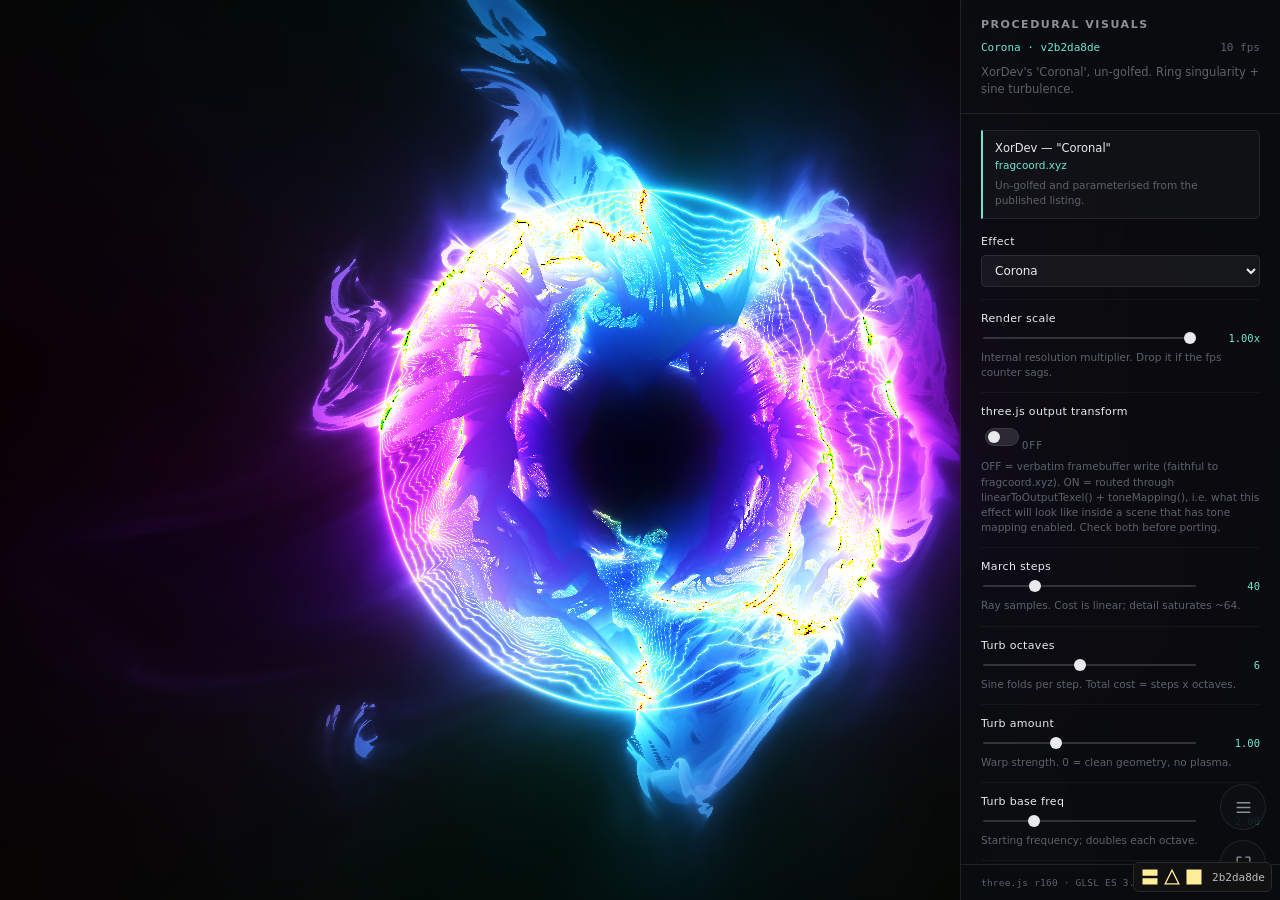
==== commit 315c091d: "Motion Cube (CC BY-NC-SA) and SDF Primitives (original) Motion Cube — replication of "MotionCube" by" ====
--- a/index.html
+++ b/index.html
@@ -13,7 +13,7 @@
      display:standalone is not cosmetic here: it removes Safari's edge-swipe
      back/forward navigation, which is the one "native touch that switches the
      screen" that CSS touch-action cannot suppress. -->
-<link rel="manifest" href="./manifest.webmanifest?v=d1d3938e">
+<link rel="manifest" href="./manifest.webmanifest?v=2b2da8de">
 <meta name="theme-color" content="#07080a">
 <meta name="color-scheme" content="dark">
 
@@ -21,15 +21,15 @@
 <meta name="apple-mobile-web-app-capable" content="yes">
 <meta name="apple-mobile-web-app-status-bar-style" content="black-translucent">
 <meta name="apple-mobile-web-app-title" content="Visuals">
-<link rel="apple-touch-icon" href="./icons/apple-touch-icon-180.png?v=d1d3938e">
+<link rel="apple-touch-icon" href="./icons/apple-touch-icon-180.png?v=2b2da8de">
 
-<link rel="stylesheet" href="./src/style.css?v=d1d3938e">
+<link rel="stylesheet" href="./src/style.css?v=2b2da8de">
   <meta http-equiv="Cache-Control" content="no-cache, no-store, must-revalidate">
   <meta http-equiv="Pragma" content="no-cache">
   <meta http-equiv="Expires" content="0">
-  <meta name="cb" content="d1d3938e">
-  <link rel="icon" type="image/svg+xml" href="./public/cb-shapes/17.svg?v=d1d3938e">
-  <script src="./public/cb-badge.js?v=d1d3938e" defer></script>
+  <meta name="cb" content="2b2da8de">
+  <link rel="icon" type="image/svg+xml" href="./public/cb-shapes/43.svg?v=2b2da8de">
+  <script src="./public/cb-badge.js?v=2b2da8de" defer></script>
 </head>
 <body>
 
@@ -72,6 +72,6 @@
   <button id="toast-dismiss" class="dismiss">Later</button>
 </div>
 
-<script type="module" src="./src/main.mjs?v=d1d3938e"></script>
+<script type="module" src="./src/main.mjs?v=2b2da8de"></script>
 </body>
 </html>
--- a/src/style.css
+++ b/src/style.css
@@ -591,3 +591,18 @@
   body:not(.hide-ui) #cb-badge { opacity: 0; pointer-events: none; }
   #cb-badge { transition: opacity 0.2s; }
 }
+
+/* A licence that constrains reuse is not a footnote — it borders the whole
+   credit block in warning colour so it cannot be skimmed past. */
+.credit.has-license { border-left-color: var(--warn); }
+.credit-lic {
+  display: flex; flex-direction: column; gap: 3px;
+  margin-top: 7px; padding-top: 7px;
+  border-top: 1px solid rgba(255,255,255,0.08);
+}
+.credit-lic a {
+  font-family: var(--mono); font-size: 10px; color: var(--warn);
+  letter-spacing: 0.04em;
+}
+.credit-lic a:hover { border-bottom-color: var(--warn); }
+.credit-lic span { font-size: 10.5px; line-height: 1.45; color: var(--warn); opacity: 0.85; }
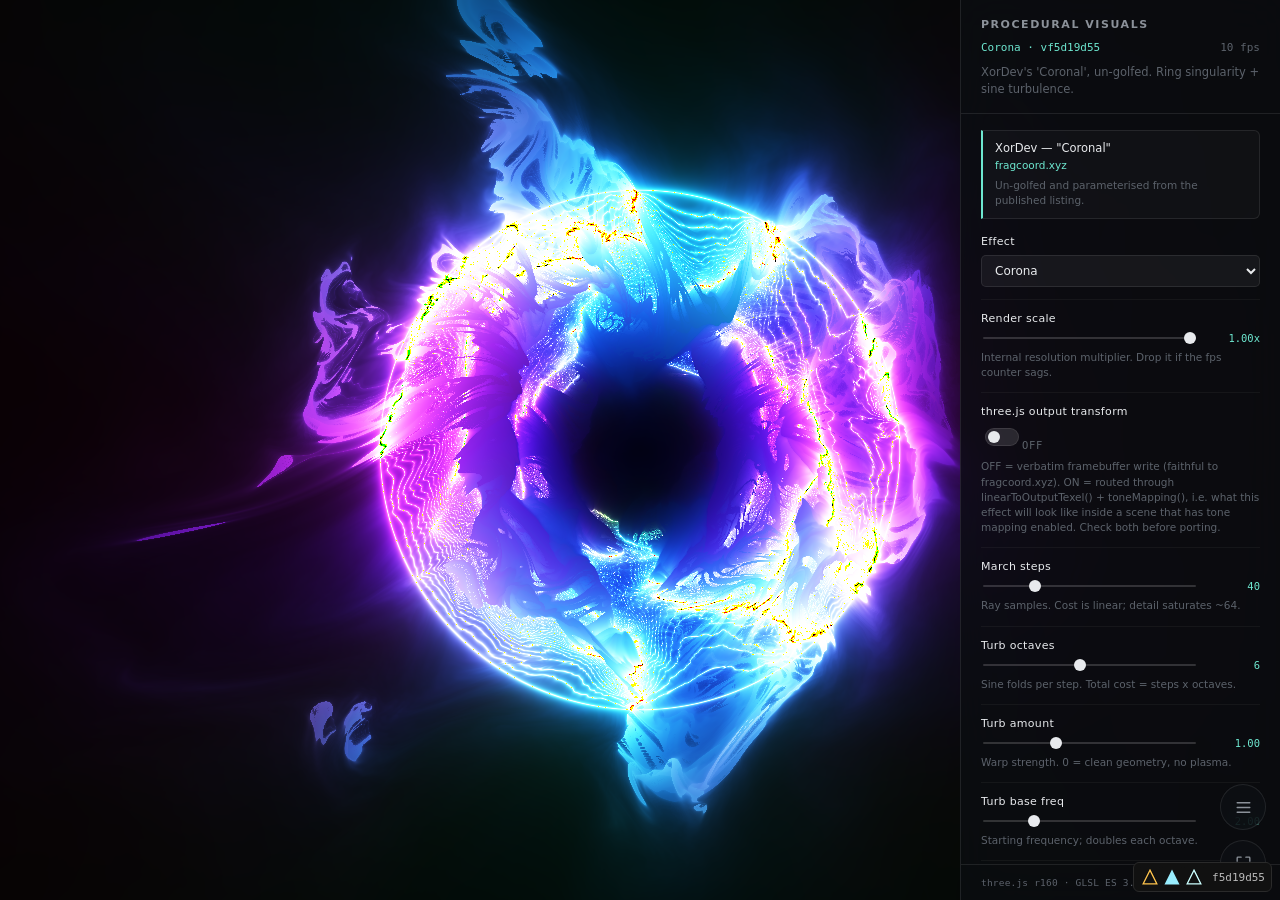
==== commit 0a461cfe: "Motion Solids — polyhedra that unfold into their nets Motion Pyramid, Motion Dodecahedron, and four " ====
--- a/index.html
+++ b/index.html
@@ -13,7 +13,7 @@
      display:standalone is not cosmetic here: it removes Safari's edge-swipe
      back/forward navigation, which is the one "native touch that switches the
      screen" that CSS touch-action cannot suppress. -->
-<link rel="manifest" href="./manifest.webmanifest?v=2b2da8de">
+<link rel="manifest" href="./manifest.webmanifest?v=f5d19d55">
 <meta name="theme-color" content="#07080a">
 <meta name="color-scheme" content="dark">
 
@@ -21,15 +21,15 @@
 <meta name="apple-mobile-web-app-capable" content="yes">
 <meta name="apple-mobile-web-app-status-bar-style" content="black-translucent">
 <meta name="apple-mobile-web-app-title" content="Visuals">
-<link rel="apple-touch-icon" href="./icons/apple-touch-icon-180.png?v=2b2da8de">
+<link rel="apple-touch-icon" href="./icons/apple-touch-icon-180.png?v=f5d19d55">
 
-<link rel="stylesheet" href="./src/style.css?v=2b2da8de">
+<link rel="stylesheet" href="./src/style.css?v=f5d19d55">
   <meta http-equiv="Cache-Control" content="no-cache, no-store, must-revalidate">
   <meta http-equiv="Pragma" content="no-cache">
   <meta http-equiv="Expires" content="0">
-  <meta name="cb" content="2b2da8de">
-  <link rel="icon" type="image/svg+xml" href="./public/cb-shapes/43.svg?v=2b2da8de">
-  <script src="./public/cb-badge.js?v=2b2da8de" defer></script>
+  <meta name="cb" content="f5d19d55">
+  <link rel="icon" type="image/svg+xml" href="./public/cb-shapes/53.svg?v=f5d19d55">
+  <script src="./public/cb-badge.js?v=f5d19d55" defer></script>
 </head>
 <body>
 
@@ -72,6 +72,6 @@
   <button id="toast-dismiss" class="dismiss">Later</button>
 </div>
 
-<script type="module" src="./src/main.mjs?v=2b2da8de"></script>
+<script type="module" src="./src/main.mjs?v=f5d19d55"></script>
 </body>
 </html>
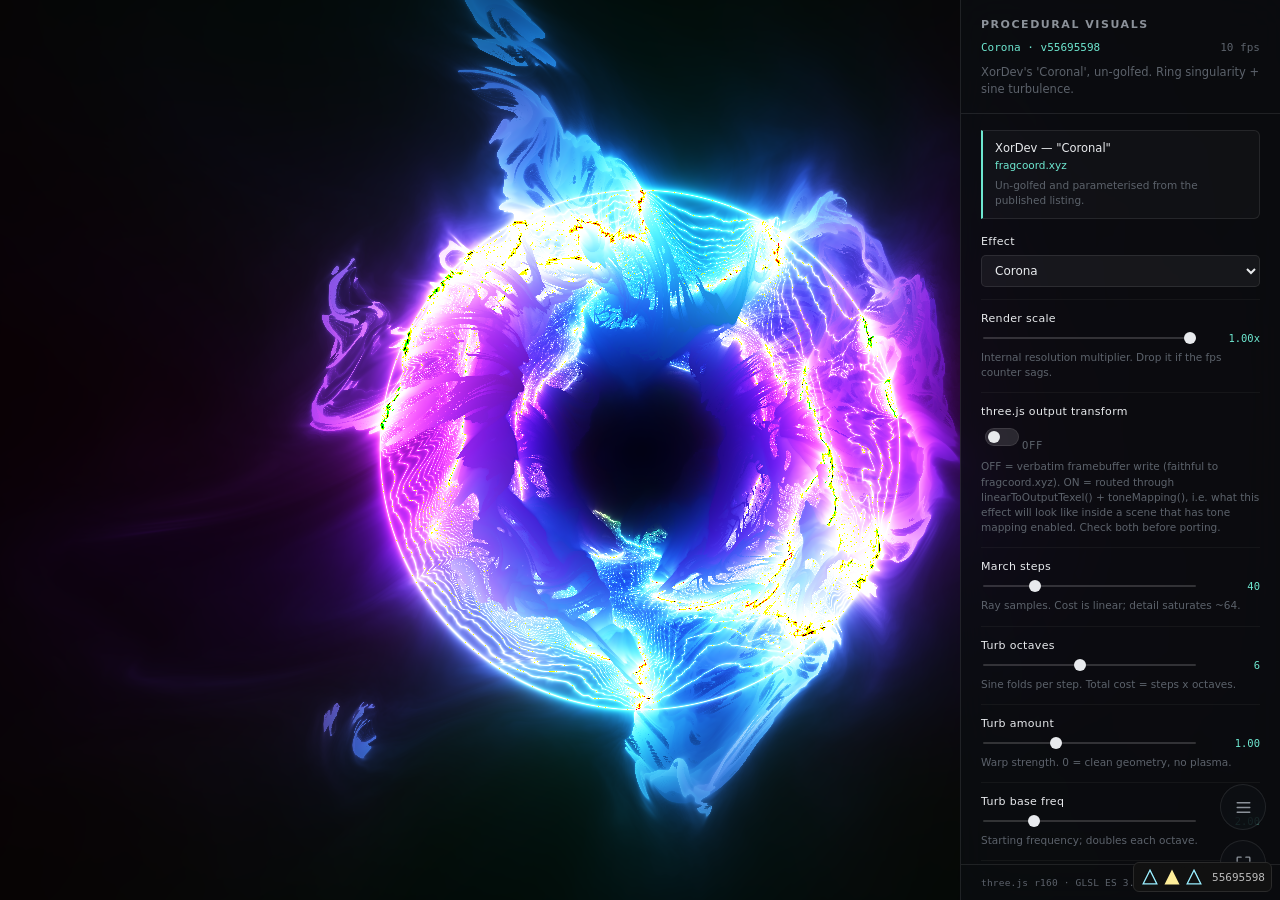
==== commit 767248df: "Organic Jelly — amoeba, adenovirus, jellyfish, bacteriophage Variations on Melting Jelly's transluce" ====
--- a/index.html
+++ b/index.html
@@ -13,7 +13,7 @@
      display:standalone is not cosmetic here: it removes Safari's edge-swipe
      back/forward navigation, which is the one "native touch that switches the
      screen" that CSS touch-action cannot suppress. -->
-<link rel="manifest" href="./manifest.webmanifest?v=f5d19d55">
+<link rel="manifest" href="./manifest.webmanifest?v=55695598">
 <meta name="theme-color" content="#07080a">
 <meta name="color-scheme" content="dark">
 
@@ -21,15 +21,15 @@
 <meta name="apple-mobile-web-app-capable" content="yes">
 <meta name="apple-mobile-web-app-status-bar-style" content="black-translucent">
 <meta name="apple-mobile-web-app-title" content="Visuals">
-<link rel="apple-touch-icon" href="./icons/apple-touch-icon-180.png?v=f5d19d55">
+<link rel="apple-touch-icon" href="./icons/apple-touch-icon-180.png?v=55695598">
 
-<link rel="stylesheet" href="./src/style.css?v=f5d19d55">
+<link rel="stylesheet" href="./src/style.css?v=55695598">
   <meta http-equiv="Cache-Control" content="no-cache, no-store, must-revalidate">
   <meta http-equiv="Pragma" content="no-cache">
   <meta http-equiv="Expires" content="0">
-  <meta name="cb" content="f5d19d55">
-  <link rel="icon" type="image/svg+xml" href="./public/cb-shapes/53.svg?v=f5d19d55">
-  <script src="./public/cb-badge.js?v=f5d19d55" defer></script>
+  <meta name="cb" content="55695598">
+  <link rel="icon" type="image/svg+xml" href="./public/cb-shapes/21.svg?v=55695598">
+  <script src="./public/cb-badge.js?v=55695598" defer></script>
 </head>
 <body>
 
@@ -72,6 +72,6 @@
   <button id="toast-dismiss" class="dismiss">Later</button>
 </div>
 
-<script type="module" src="./src/main.mjs?v=f5d19d55"></script>
+<script type="module" src="./src/main.mjs?v=55695598"></script>
 </body>
 </html>
